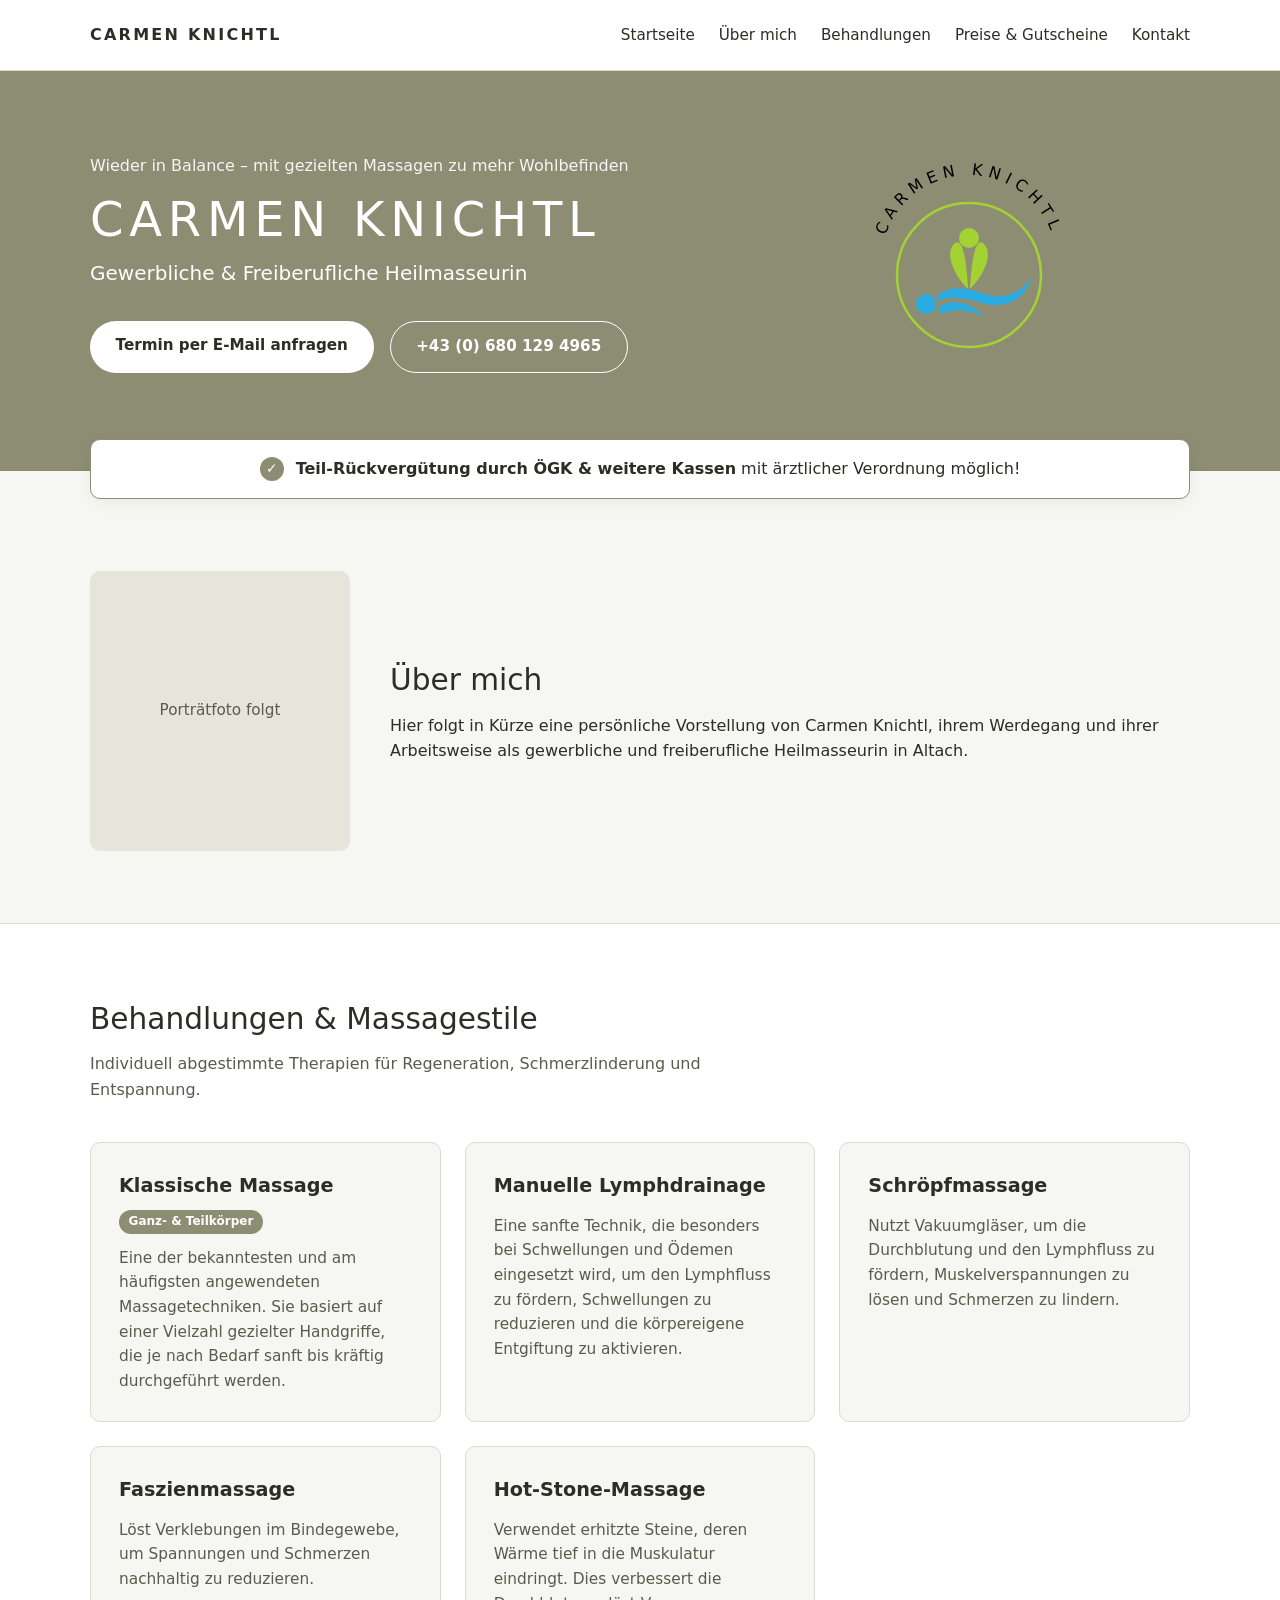
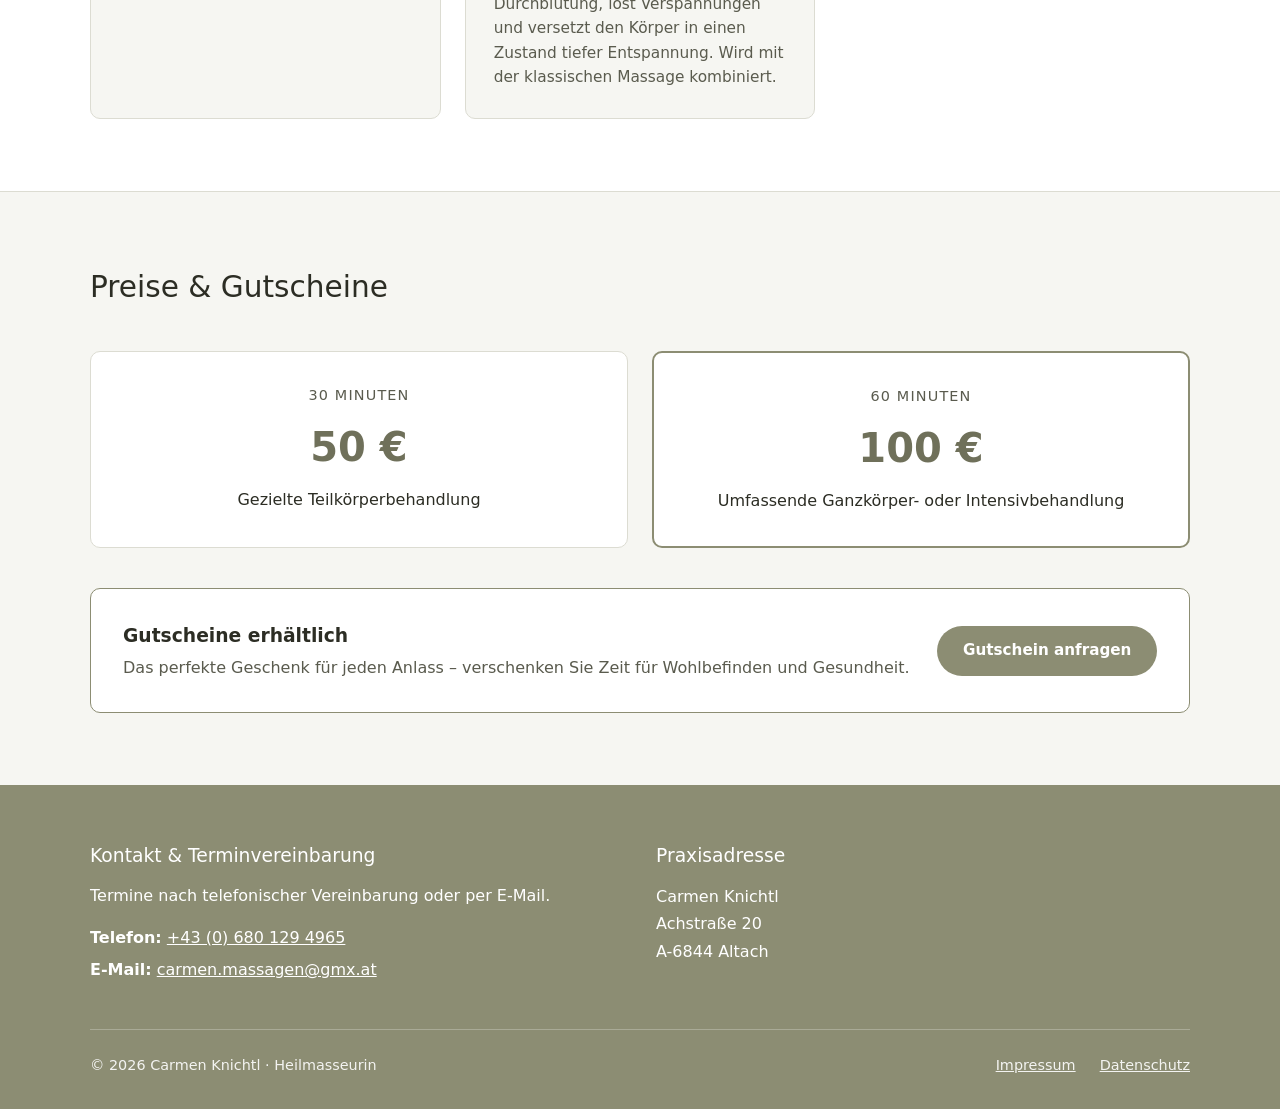
==== index.html @ 68d5bdc1 "Initial commit: Website Carmen Knichtl" ====
<!doctype html>
<html lang="de-AT">
  <head>
    <meta charset="UTF-8" />
    <meta name="viewport" content="width=device-width, initial-scale=1.0" />
    <title>
      Carmen Knichtl | Gewerbliche &amp; Freiberufliche Heilmasseurin in Altach
    </title>
    <meta
      name="description"
      content="Wieder in Balance – Heilmassage in Altach (Vorarlberg). Klassische Massage, Lymphdrainage, Schröpf-, Faszien- &amp; Hot-Stone-Massage. Teil-Rückvergütung durch ÖGK &amp; Kassen."
    />
    <link rel="stylesheet" href="css/style.css" />
    <link rel="icon" type="image/svg+xml" href="assets/img/logo.svg" />
  </head>
  <body>
    <!-- Navigation -->
    <header class="site-header">
      <div class="container header-inner">
        <a href="#start" class="logo-link">
          <!-- Falls Logo-Datei vorhanden, hier <img> einfügen -->
          <span class="logo-text">CARMEN KNICHTL</span>
        </a>
        <button
          class="nav-toggle"
          aria-label="Menü öffnen"
          aria-expanded="false"
        >
          ☰
        </button>
        <nav class="main-nav" id="main-nav">
          <a href="#start">Startseite</a>
          <a href="#ueber-mich">Über mich</a>
          <a href="#behandlungen">Behandlungen</a>
          <a href="#preise">Preise &amp; Gutscheine</a>
          <a href="#kontakt">Kontakt</a>
        </nav>
      </div>
    </header>

    <main>
      <!-- Hero -->
      <section id="start" class="hero">
        <div class="container hero-grid">
          <div class="hero-content">
            <p class="hero-kicker">
              Wieder in Balance – mit gezielten Massagen zu mehr Wohlbefinden
            </p>
            <h1>Carmen Knichtl</h1>
            <p class="hero-subtitle">
              Gewerbliche &amp; Freiberufliche Heilmasseurin
            </p>
            <div class="hero-actions">
              <a
                href="mailto:carmen.massagen@gmx.at?subject=Terminanfrage"
                class="btn btn-white"
                >Termin per E-Mail anfragen</a
              >
              <a href="tel:+436801294965" class="btn btn-outline"
                >+43 (0) 680 129 4965</a
              >
            </div>
          </div>
          <div class="hero-visual">
            <!-- Platzhalter für Logo oder Praxisfoto -->
            <div class="hero-visual">
              <img
                src="assets/img/logo.svg"
                alt="Carmen Knichtl Logo"
                width="240"
                height="240"
                style="color: #ffffff; margin: 0 auto; display: block"
              />
            </div>
          </div>
        </div>
      </section>

      <!-- Kassen-Banner -->
      <div class="container">
        <div class="info-banner">
          <span class="badge-check" aria-hidden="true">✓</span>
          <p>
            <strong>Teil-Rückvergütung durch ÖGK &amp; weitere Kassen</strong>
            mit ärztlicher Verordnung möglich!
          </p>
        </div>
      </div>

      <!-- Über mich (Platzhalter) -->
      <section id="ueber-mich" class="section">
        <div class="container about-grid">
          <div class="about-image">
            <div class="image-placeholder">Porträtfoto folgt</div>
          </div>
          <div class="about-text">
            <h2>Über mich</h2>
            <p>
              Hier folgt in Kürze eine persönliche Vorstellung von Carmen
              Knichtl, ihrem Werdegang und ihrer Arbeitsweise als gewerbliche
              und freiberufliche Heilmasseurin in Altach.
            </p>
          </div>
        </div>
      </section>

      <!-- Behandlungen -->
      <section id="behandlungen" class="section section-alt">
        <div class="container">
          <div class="section-header">
            <h2>Behandlungen &amp; Massagestile</h2>
            <p>
              Individuell abgestimmte Therapien für Regeneration,
              Schmerzlinderung und Entspannung.
            </p>
          </div>

          <div class="cards-grid">
            <article class="card">
              <h3>
                Klassische Massage
                <span class="tag">Ganz- &amp; Teilkörper</span>
              </h3>
              <p>
                Eine der bekanntesten und am häufigsten angewendeten
                Massagetechniken. Sie basiert auf einer Vielzahl gezielter
                Handgriffe, die je nach Bedarf sanft bis kräftig durchgeführt
                werden.
              </p>
            </article>

            <article class="card">
              <h3>Manuelle Lymphdrainage</h3>
              <p>
                Eine sanfte Technik, die besonders bei Schwellungen und Ödemen
                eingesetzt wird, um den Lymphfluss zu fördern, Schwellungen zu
                reduzieren und die körpereigene Entgiftung zu aktivieren.
              </p>
            </article>

            <article class="card">
              <h3>Schröpfmassage</h3>
              <p>
                Nutzt Vakuumgläser, um die Durchblutung und den Lymphfluss zu
                fördern, Muskelverspannungen zu lösen und Schmerzen zu lindern.
              </p>
            </article>

            <article class="card">
              <h3>Faszienmassage</h3>
              <p>
                Löst Verklebungen im Bindegewebe, um Spannungen und Schmerzen
                nachhaltig zu reduzieren.
              </p>
            </article>

            <article class="card">
              <h3>Hot-Stone-Massage</h3>
              <p>
                Verwendet erhitzte Steine, deren Wärme tief in die Muskulatur
                eindringt. Dies verbessert die Durchblutung, löst Verspannungen
                und versetzt den Körper in einen Zustand tiefer Entspannung.
                Wird mit der klassischen Massage kombiniert.
              </p>
            </article>
          </div>
        </div>
      </section>

      <!-- Preise & Gutscheine -->
      <section id="preise" class="section">
        <div class="container">
          <div class="section-header">
            <h2>Preise &amp; Gutscheine</h2>
          </div>

          <div class="pricing-grid">
            <div class="price-box">
              <span class="duration">30 Minuten</span>
              <strong class="price">50 €</strong>
              <p>Gezielte Teilkörperbehandlung</p>
            </div>
            <div class="price-box price-box-featured">
              <span class="duration">60 Minuten</span>
              <strong class="price">100 €</strong>
              <p>Umfassende Ganzkörper- oder Intensivbehandlung</p>
            </div>
          </div>

          <div class="voucher-banner">
            <div>
              <h3>Gutscheine erhältlich</h3>
              <p>
                Das perfekte Geschenk für jeden Anlass – verschenken Sie Zeit
                für Wohlbefinden und Gesundheit.
              </p>
            </div>
            <a href="#kontakt" class="btn btn-primary">Gutschein anfragen</a>
          </div>
        </div>
      </section>
    </main>

    <!-- Kontakt & Footer -->
    <footer id="kontakt" class="site-footer">
      <div class="container footer-grid">
        <div>
          <h3>Kontakt &amp; Terminvereinbarung</h3>
          <p>Termine nach telefonischer Vereinbarung oder per E-Mail.</p>
          <ul class="contact-list">
            <li>
              <strong>Telefon:</strong>
              <a href="tel:+436801294965">+43 (0) 680 129 4965</a>
            </li>
            <li>
              <strong>E-Mail:</strong>
              <a href="mailto:carmen.massagen@gmx.at">carmen.massagen@gmx.at</a>
            </li>
          </ul>
        </div>

        <div>
          <h3>Praxisadresse</h3>
          <address>
            Carmen Knichtl<br />
            Achstraße 20<br />
            A-6844 Altach
          </address>
        </div>
      </div>

      <div class="container footer-bottom">
        <p>&copy; <span id="year"></span> Carmen Knichtl · Heilmasseurin</p>
        <nav aria-label="Rechtliches">
          <a href="impressum.html">Impressum</a>
          <a href="datenschutz.html">Datenschutz</a>
        </nav>
      </div>
    </footer>

    <script src="js/main.js" defer></script>
  </body>
</html>
---- css/style.css ----
:root {
  --color-primary: #8c8d73;
  --color-primary-dark: #6f705a;
  --color-accent-green: #a4d233;
  --color-accent-blue: #29abe2;
  --color-bg-light: #f6f6f2;
  --color-white: #ffffff;
  --color-text: #2c2d24;
  --color-text-muted: #5a5b4e;
  --color-border: #dcdcd2;

  --font-sans:
    system-ui, -apple-system, "Segoe UI", Roboto, Helvetica, Arial, sans-serif;
  --max-width: 1100px;
  --radius: 10px;
}

* {
  box-sizing: border-box;
  margin: 0;
  padding: 0;
}

html {
  scroll-behavior: smooth;
}

body {
  font-family: var(--font-sans);
  color: var(--color-text);
  background-color: var(--color-bg-light);
  line-height: 1.6;
}

.container {
  width: 92%;
  max-width: var(--max-width);
  margin: 0 auto;
}

/* Header */
.site-header {
  background: var(--color-white);
  border-bottom: 1px solid var(--color-border);
  position: sticky;
  top: 0;
  z-index: 100;
}

.header-inner {
  display: flex;
  align-items: center;
  justify-content: space-between;
  height: 70px;
}

.logo-link {
  text-decoration: none;
  color: var(--color-text);
  font-weight: 600;
  letter-spacing: 0.14em;
  font-size: 1rem;
}

.main-nav {
  display: flex;
  gap: 1.5rem;
}

.main-nav a {
  text-decoration: none;
  color: var(--color-text);
  font-size: 0.95rem;
  font-weight: 500;
  transition: color 0.2s;
}

.main-nav a:hover {
  color: var(--color-primary-dark);
}

.nav-toggle {
  display: none;
  background: none;
  border: none;
  font-size: 1.6rem;
  cursor: pointer;
  color: var(--color-text);
}

/* Hero */
.hero {
  background-color: var(--color-primary);
  color: var(--color-white);
  padding: 4.5rem 0 5.5rem;
}

.hero-grid {
  display: grid;
  grid-template-columns: 1.4fr 1fr;
  gap: 2.5rem;
  align-items: center;
}

.hero-kicker {
  font-size: 1rem;
  opacity: 0.92;
  margin-bottom: 0.75rem;
}

.hero h1 {
  font-size: clamp(2rem, 4vw, 3rem);
  font-weight: 400;
  letter-spacing: 0.12em;
  text-transform: uppercase;
  line-height: 1.2;
  margin-bottom: 0.5rem;
}

.hero-subtitle {
  font-size: 1.25rem;
  font-weight: 300;
  margin-bottom: 2rem;
}

.hero-actions {
  display: flex;
  flex-wrap: wrap;
  gap: 1rem;
}

.hero-badge {
  border: 1px solid rgba(255, 255, 255, 0.45);
  border-radius: 50%;
  width: 230px;
  height: 230px;
  margin: 0 auto;
  display: flex;
  flex-direction: column;
  align-items: center;
  justify-content: center;
  text-align: center;
  padding: 1.5rem;
}

.hero-badge span {
  font-size: 1.2rem;
  letter-spacing: 0.08em;
  text-transform: uppercase;
}

.hero-badge small {
  margin-top: 0.4rem;
  opacity: 0.85;
}

/* Buttons */
.btn {
  display: inline-block;
  padding: 0.8rem 1.6rem;
  border-radius: 999px;
  text-decoration: none;
  font-weight: 600;
  font-size: 0.95rem;
  transition: all 0.2s;
}

.btn-white {
  background: var(--color-white);
  color: var(--color-text);
}

.btn-white:hover {
  background: var(--color-bg-light);
}

.btn-outline {
  border: 1px solid var(--color-white);
  color: var(--color-white);
}

.btn-outline:hover {
  background: rgba(255, 255, 255, 0.12);
}

.btn-primary {
  background: var(--color-primary);
  color: var(--color-white);
}

.btn-primary:hover {
  background: var(--color-primary-dark);
}

/* Kassen-Banner */
.info-banner {
  background: var(--color-white);
  border: 1px solid var(--color-primary);
  border-radius: var(--radius);
  padding: 1rem 1.5rem;
  margin-top: -2rem;
  display: flex;
  align-items: center;
  justify-content: center;
  gap: 0.75rem;
  box-shadow: 0 4px 16px rgba(0, 0, 0, 0.05);
}

.badge-check {
  background: var(--color-primary);
  color: var(--color-white);
  width: 24px;
  height: 24px;
  border-radius: 50%;
  display: inline-flex;
  align-items: center;
  justify-content: center;
  font-size: 0.85rem;
  flex-shrink: 0;
}

/* Sections */
.section {
  padding: 4.5rem 0;
}

.section-alt {
  background: var(--color-white);
  border-top: 1px solid var(--color-border);
  border-bottom: 1px solid var(--color-border);
}

.section-header {
  max-width: 650px;
  margin-bottom: 2.5rem;
}

.section-header h2,
.about-text h2 {
  font-size: 1.85rem;
  font-weight: 500;
  margin-bottom: 0.5rem;
  color: var(--color-text);
}

.section-header p {
  color: var(--color-text-muted);
}

/* Über mich */
.about-grid {
  display: grid;
  grid-template-columns: 260px 1fr;
  gap: 2.5rem;
  align-items: center;
}

.image-placeholder {
  background: #e5e5dc;
  color: var(--color-text-muted);
  height: 280px;
  border-radius: var(--radius);
  display: flex;
  align-items: center;
  justify-content: center;
  font-size: 0.95rem;
}

/* Behandlungen */
.cards-grid {
  display: grid;
  grid-template-columns: repeat(auto-fit, minmax(300px, 1fr));
  gap: 1.5rem;
}

.card {
  background: var(--color-bg-light);
  border: 1px solid var(--color-border);
  border-radius: var(--radius);
  padding: 1.75rem;
}

.card h3 {
  font-size: 1.2rem;
  margin-bottom: 0.75rem;
  color: var(--color-text);
  display: flex;
  flex-wrap: wrap;
  align-items: center;
  gap: 0.5rem;
}

.tag {
  font-size: 0.75rem;
  font-weight: 600;
  background: var(--color-primary);
  color: var(--color-white);
  padding: 0.15rem 0.6rem;
  border-radius: 999px;
}

.card p {
  color: var(--color-text-muted);
  font-size: 0.96rem;
}

/* Preise & Gutscheine */
.pricing-grid {
  display: grid;
  grid-template-columns: repeat(auto-fit, minmax(260px, 1fr));
  gap: 1.5rem;
  margin-bottom: 2.5rem;
}

.price-box {
  background: var(--color-white);
  border: 1px solid var(--color-border);
  border-radius: var(--radius);
  padding: 2rem;
  text-align: center;
}

.price-box-featured {
  border: 2px solid var(--color-primary);
}

.duration {
  display: block;
  text-transform: uppercase;
  letter-spacing: 0.08em;
  font-size: 0.9rem;
  color: var(--color-text-muted);
}

.price {
  display: block;
  font-size: 2.5rem;
  color: var(--color-primary-dark);
  margin: 0.5rem 0;
}

.voucher-banner {
  background: var(--color-white);
  border: 1px solid var(--color-primary);
  border-radius: var(--radius);
  padding: 2rem;
  display: flex;
  flex-wrap: wrap;
  align-items: center;
  justify-content: space-between;
  gap: 1.5rem;
}

.voucher-banner h3 {
  margin-bottom: 0.25rem;
}

.voucher-banner p {
  color: var(--color-text-muted);
}

/* Footer */
.site-footer {
  background: var(--color-primary);
  color: var(--color-white);
  padding: 3.5rem 0 2rem;
}

.footer-grid {
  display: grid;
  grid-template-columns: repeat(auto-fit, minmax(260px, 1fr));
  gap: 2rem;
  padding-bottom: 2.5rem;
  border-bottom: 1px solid rgba(255, 255, 255, 0.25);
}

.site-footer h3 {
  font-weight: 500;
  margin-bottom: 0.75rem;
}

.contact-list {
  list-style: none;
  margin-top: 1rem;
}

.contact-list li {
  margin-bottom: 0.4rem;
}

.site-footer a {
  color: var(--color-white);
  text-decoration: underline;
}

address {
  font-style: normal;
  line-height: 1.7;
}

.footer-bottom {
  padding-top: 1.5rem;
  display: flex;
  flex-wrap: wrap;
  justify-content: space-between;
  gap: 1rem;
  font-size: 0.9rem;
  opacity: 0.9;
}

.footer-bottom nav {
  display: flex;
  gap: 1.5rem;
}

/* Responsive */
@media (max-width: 768px) {
  .nav-toggle {
    display: block;
  }

  .main-nav {
    display: none;
    position: absolute;
    top: 70px;
    left: 0;
    right: 0;
    background: var(--color-white);
    flex-direction: column;
    padding: 1.25rem 4%;
    border-bottom: 1px solid var(--color-border);
  }

  .main-nav.open {
    display: flex;
  }

  .hero-grid,
  .about-grid {
    grid-template-columns: 1fr;
  }

  .hero-badge {
    width: 180px;
    height: 180px;
  }
}
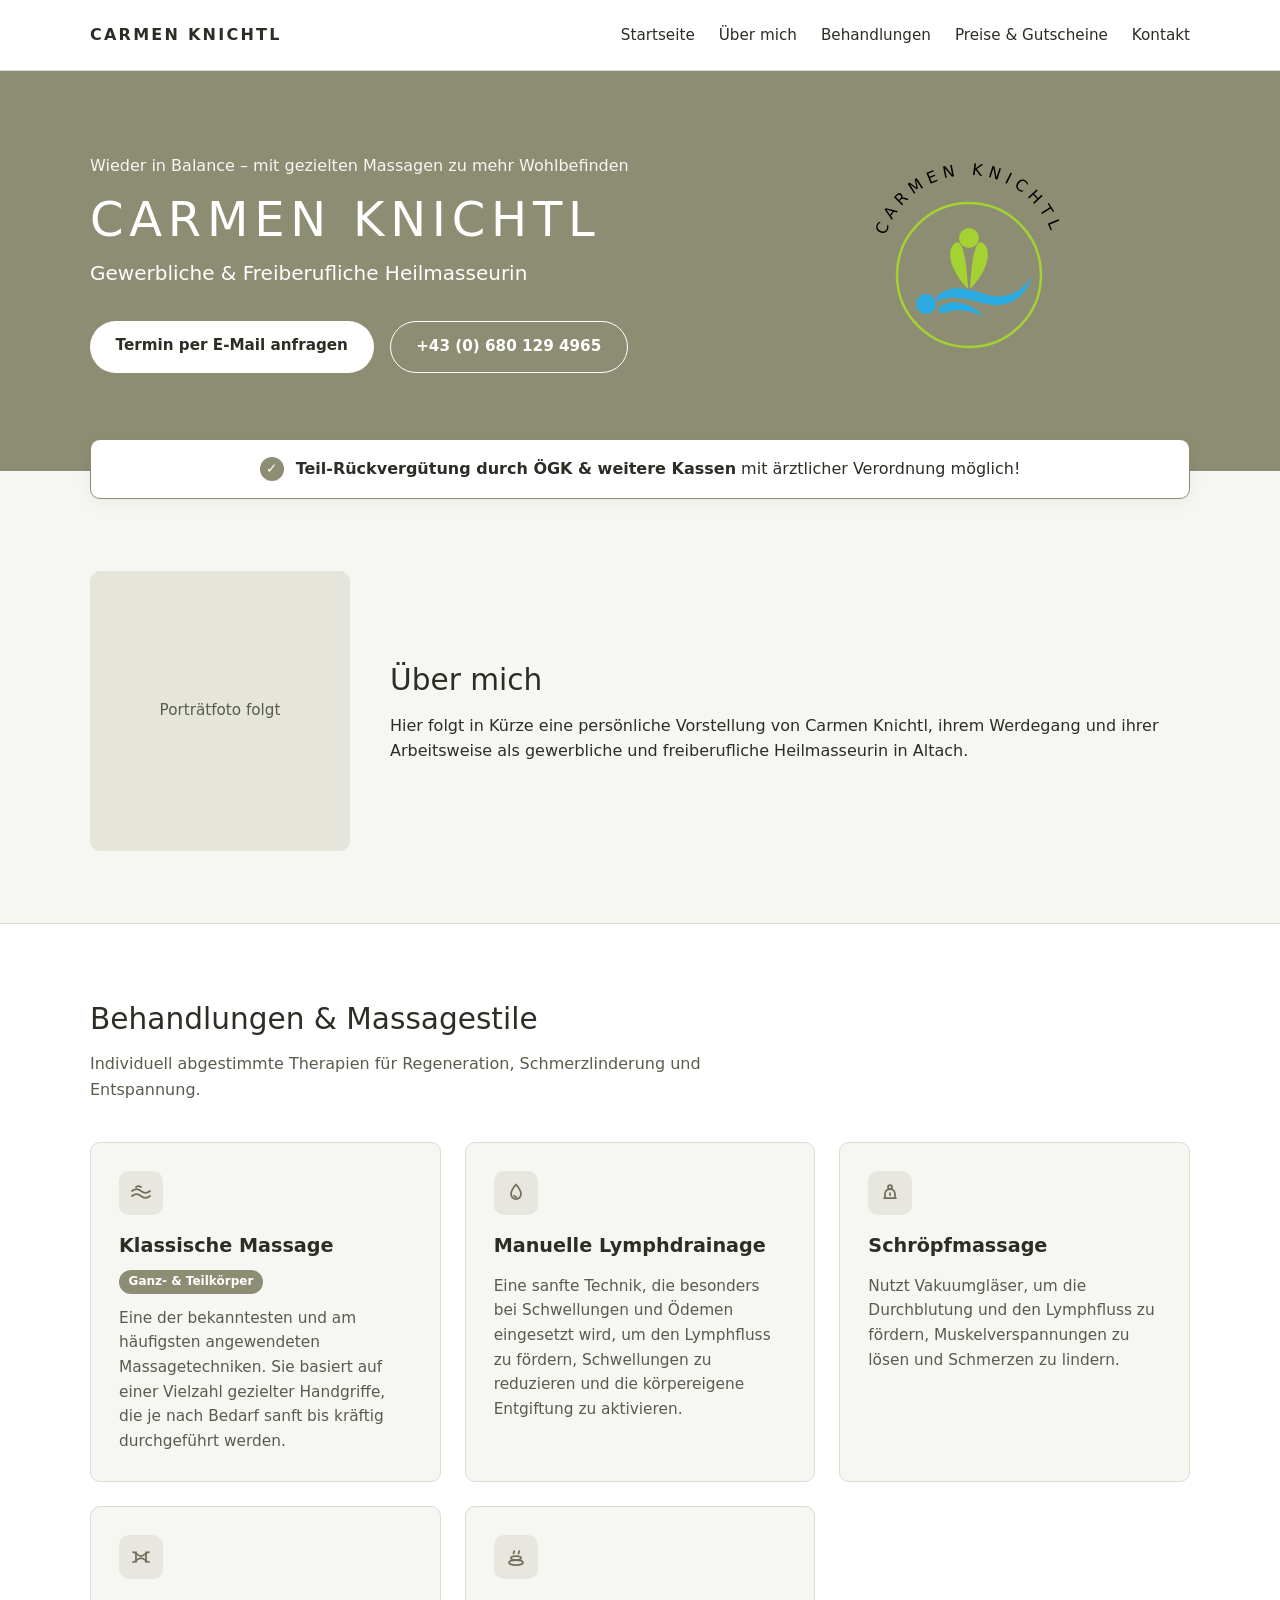
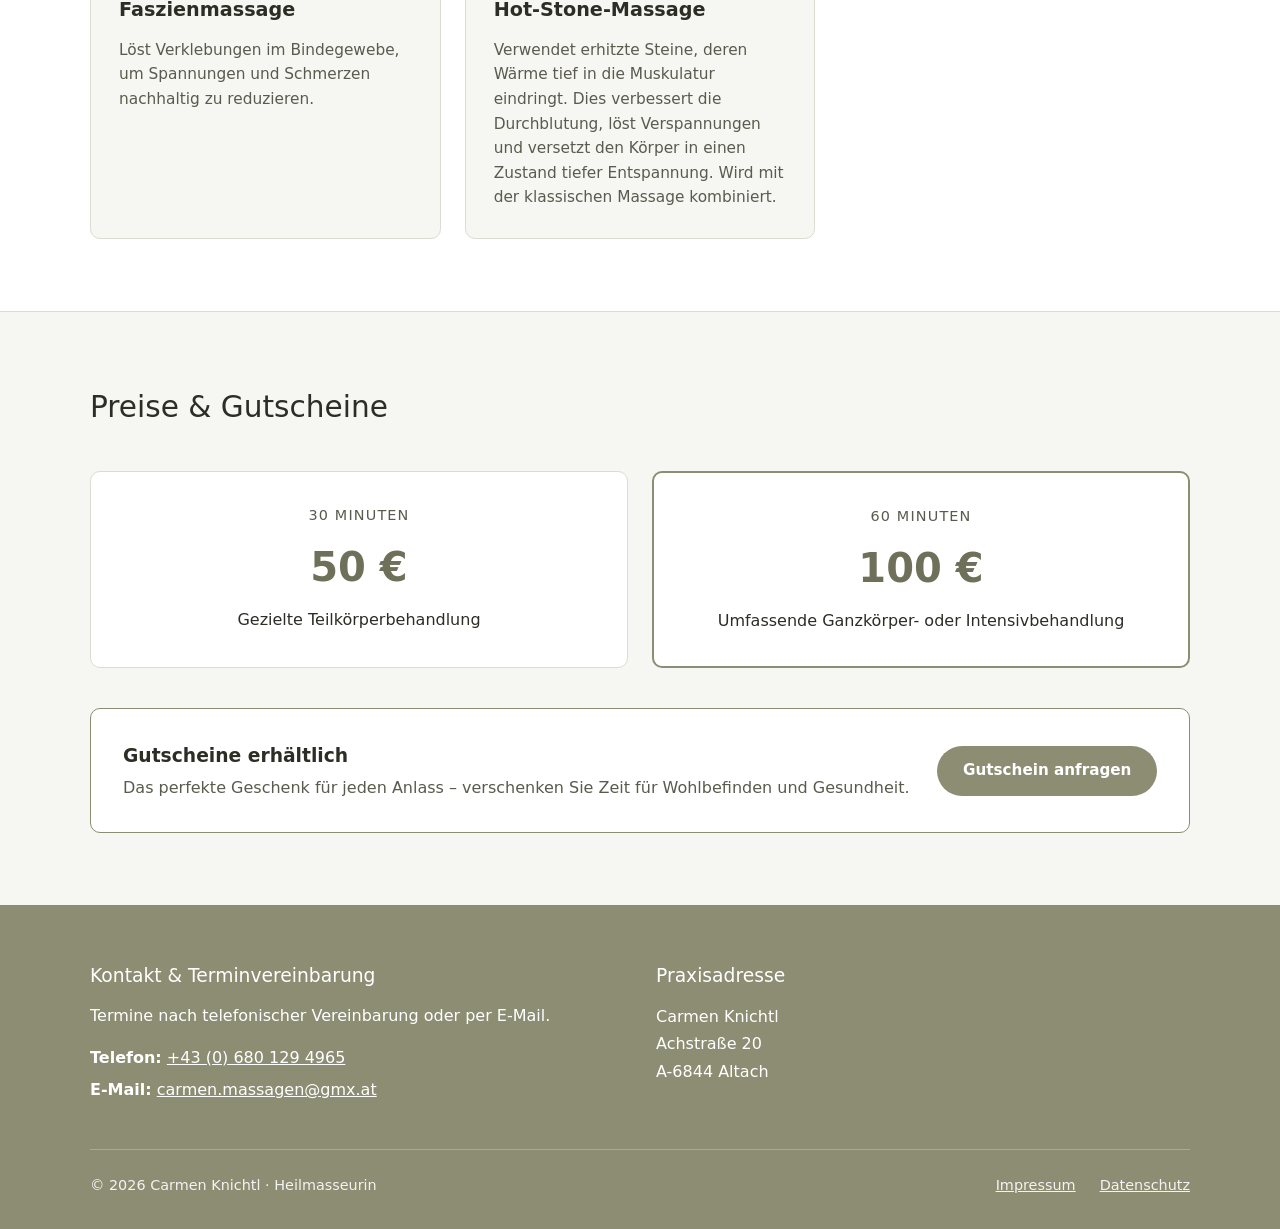
==== commit 9a7351e8: "added svg icons" ====
--- a/index.html
+++ b/index.html
@@ -117,6 +117,13 @@
 
           <div class="cards-grid">
             <article class="card">
+              <div class="card-icon" aria-hidden="true">
+                <svg viewBox="0 0 24 24">
+                  <path d="M3 10c3-2.5 6-2.5 9 0s6 2.5 9 0" />
+                  <path d="M3 15c3-2.5 6-2.5 9 0s6 2.5 9 0" />
+                  <path d="M7 6c1.5-1 3.5-1 5 0" />
+                </svg>
+              </div>
               <h3>
                 Klassische Massage
                 <span class="tag">Ganz- &amp; Teilkörper</span>
@@ -130,6 +137,14 @@
             </article>
 
             <article class="card">
+              <div class="card-icon" aria-hidden="true">
+                <svg viewBox="0 0 24 24">
+                  <path
+                    d="M12 3.5C12 3.5 7 9.2 7 13a5 5 0 0 0 10 0c0-3.8-5-9.5-5-9.5z"
+                  />
+                  <path d="M10 14.5a2.5 2.5 0 0 0 2.5 1.5" />
+                </svg>
+              </div>
               <h3>Manuelle Lymphdrainage</h3>
               <p>
                 Eine sanfte Technik, die besonders bei Schwellungen und Ödemen
@@ -139,6 +154,14 @@
             </article>
 
             <article class="card">
+              <div class="card-icon" aria-hidden="true">
+                <svg viewBox="0 0 24 24">
+                  <path d="M6 17h12" />
+                  <path d="M7 17v-4a5 5 0 0 1 10 0v4" />
+                  <circle cx="12" cy="6" r="2" />
+                  <path d="M12 14v-2" />
+                </svg>
+              </div>
               <h3>Schröpfmassage</h3>
               <p>
                 Nutzt Vakuumgläser, um die Durchblutung und den Lymphfluss zu
@@ -147,6 +170,13 @@
             </article>
 
             <article class="card">
+              <div class="card-icon" aria-hidden="true">
+                <svg viewBox="0 0 24 24">
+                  <path d="M4 7c4 0 4 4 8 4s4-4 8-4" />
+                  <path d="M4 17c4 0 4-4 8-4s4 4 8 4" />
+                  <path d="M7 7v10M17 7v10" />
+                </svg>
+              </div>
               <h3>Faszienmassage</h3>
               <p>
                 Löst Verklebungen im Bindegewebe, um Spannungen und Schmerzen
@@ -155,6 +185,15 @@
             </article>
 
             <article class="card">
+              <div class="card-icon" aria-hidden="true">
+                <svg viewBox="0 0 24 24">
+                  <ellipse cx="12" cy="17.5" rx="7" ry="2.5" />
+                  <ellipse cx="12" cy="13" rx="5" ry="2" />
+                  <path
+                    d="M9.5 8.5c0-1 .8-1.5.8-2.5M14.5 8.5c0-1 .8-1.5.8-2.5"
+                  />
+                </svg>
+              </div>
               <h3>Hot-Stone-Massage</h3>
               <p>
                 Verwendet erhitzte Steine, deren Wärme tief in die Muskulatur
--- a/css/style.css
+++ b/css/style.css
@@ -302,6 +302,28 @@
 .card p {
   color: var(--color-text-muted);
   font-size: 0.96rem;
+}
+
+.card-icon {
+  width: 44px;
+  height: 44px;
+  border-radius: 10px;
+  background-color: rgba(140, 141, 115, 0.14);
+  color: var(--color-primary-dark);
+  display: inline-flex;
+  align-items: center;
+  justify-content: center;
+  margin-bottom: 1rem;
+}
+
+.card-icon svg {
+  width: 24px;
+  height: 24px;
+  stroke: currentColor;
+  fill: none;
+  stroke-width: 1.75;
+  stroke-linecap: round;
+  stroke-linejoin: round;
 }
 
 /* Preise & Gutscheine */
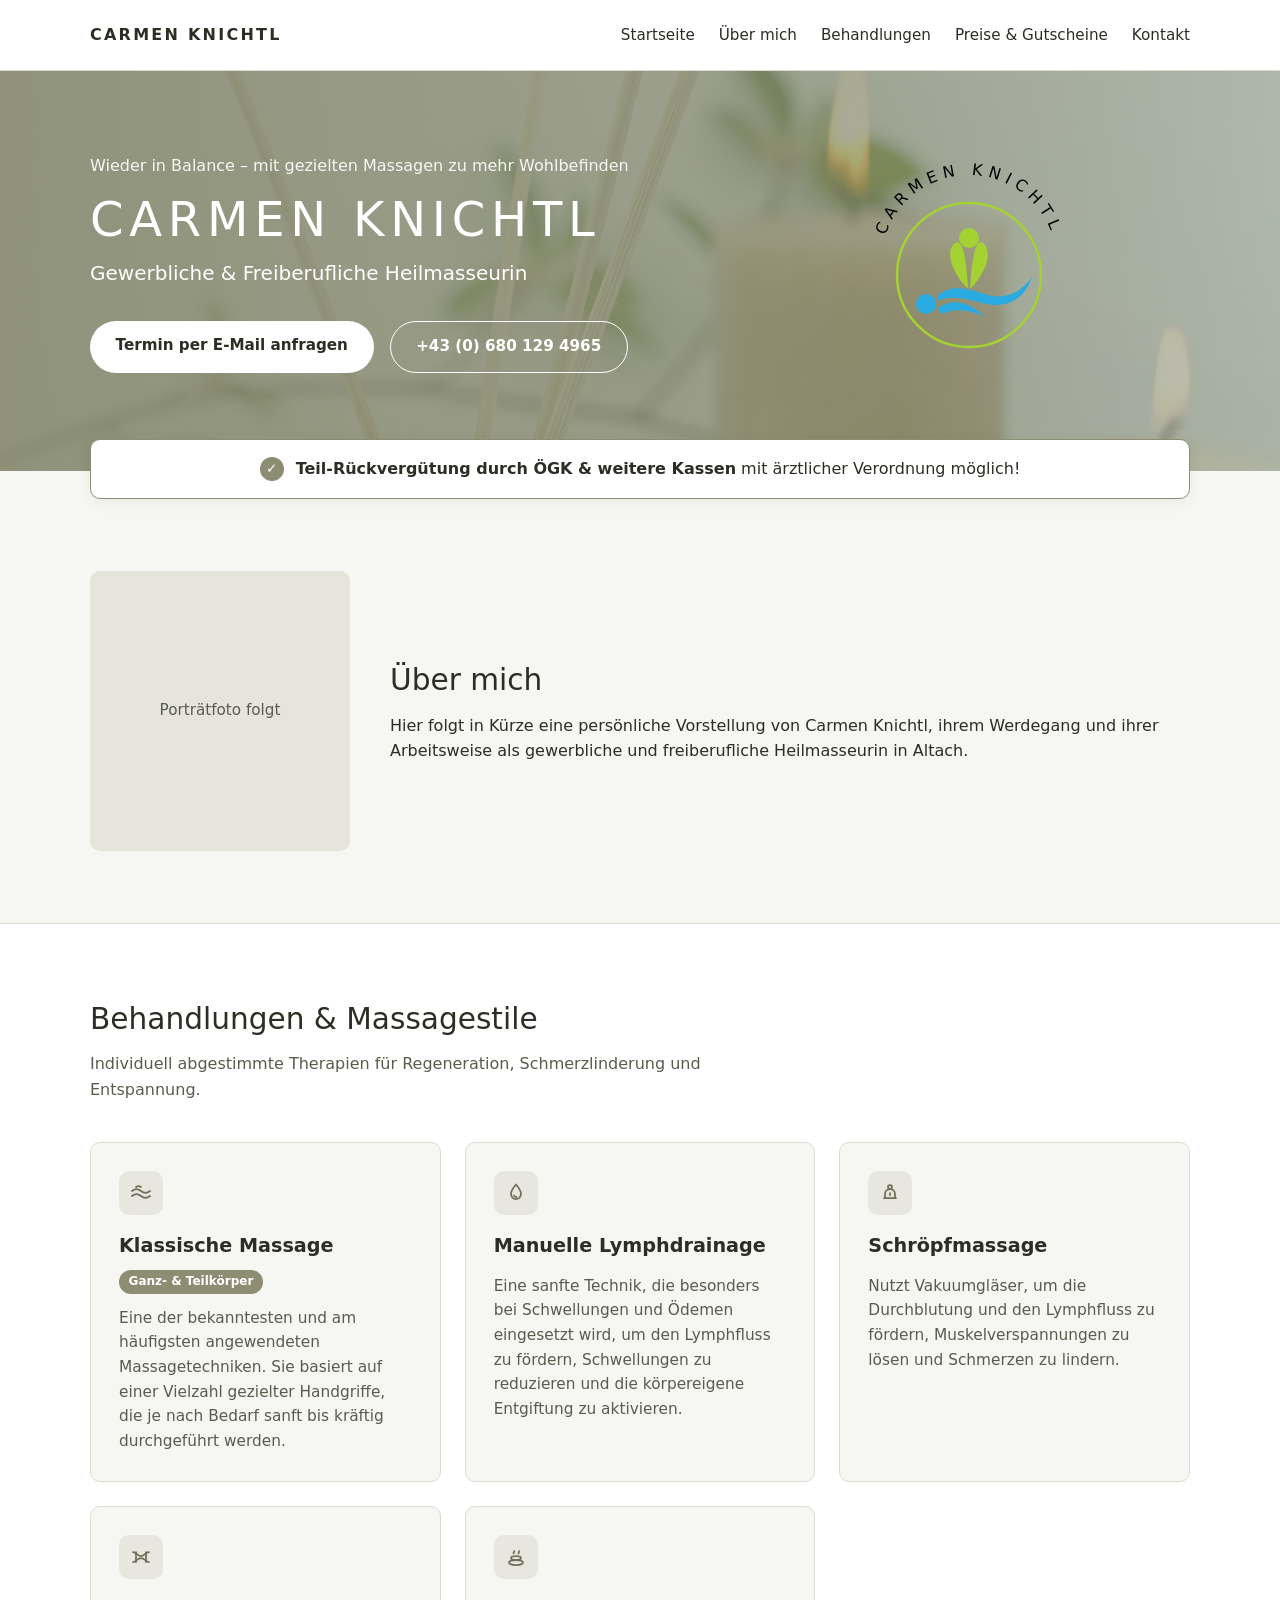
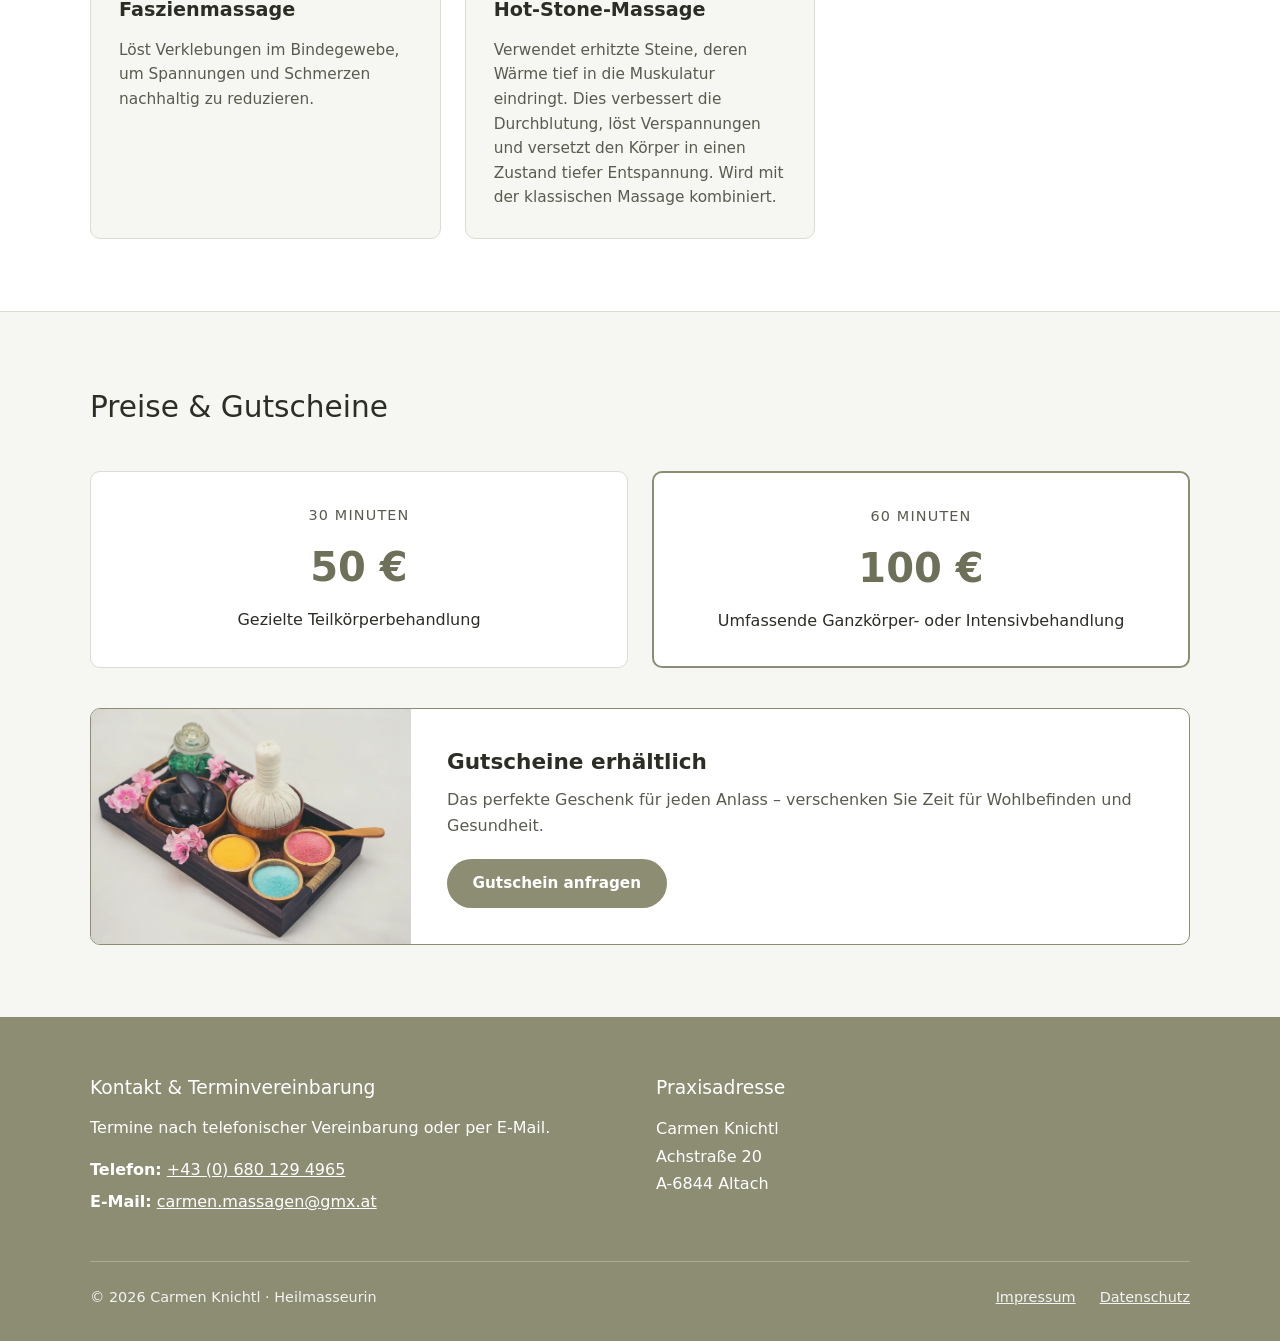
==== commit f86e0310: "added img" ====
--- a/index.html
+++ b/index.html
@@ -227,14 +227,25 @@
           </div>
 
           <div class="voucher-banner">
-            <div>
+            <div class="voucher-image">
+              <img
+                src="assets/img/gutschein.webp"
+                alt="Entspannende Massage-Atmosphäre mit warmen Steinen und Leinen"
+                loading="lazy"
+              />
+            </div>
+            <div class="voucher-content">
               <h3>Gutscheine erhältlich</h3>
               <p>
                 Das perfekte Geschenk für jeden Anlass – verschenken Sie Zeit
                 für Wohlbefinden und Gesundheit.
               </p>
-            </div>
-            <a href="#kontakt" class="btn btn-primary">Gutschein anfragen</a>
+              <a
+                href="mailto:carmen.massagen@gmx.at?subject=Gutschein-Anfrage"
+                class="btn btn-primary"
+                >Gutschein anfragen</a
+              >
+            </div>
           </div>
         </div>
       </section>
--- a/css/style.css
+++ b/css/style.css
@@ -90,7 +90,14 @@
 
 /* Hero */
 .hero {
-  background-color: var(--color-primary);
+  background:
+    linear-gradient(
+      90deg,
+      rgba(140, 141, 115, 0.94) 0%,
+      rgba(140, 141, 115, 0.78) 60%,
+      rgba(140, 141, 115, 0.55) 100%
+    ),
+    url("../assets/img/raum2.webp") center/cover no-repeat;
   color: var(--color-white);
   padding: 4.5rem 0 5.5rem;
 }
@@ -365,20 +372,44 @@
   background: var(--color-white);
   border: 1px solid var(--color-primary);
   border-radius: var(--radius);
-  padding: 2rem;
-  display: flex;
-  flex-wrap: wrap;
-  align-items: center;
-  justify-content: space-between;
-  gap: 1.5rem;
-}
-
-.voucher-banner h3 {
-  margin-bottom: 0.25rem;
-}
-
-.voucher-banner p {
+  overflow: hidden;
+  display: grid;
+  grid-template-columns: 320px 1fr;
+}
+
+.voucher-image img {
+  width: 100%;
+  height: 100%;
+  object-fit: cover;
+  display: block;
+}
+
+.voucher-content {
+  padding: 2.25rem;
+  display: flex;
+  flex-direction: column;
+  align-items: flex-start;
+  justify-content: center;
+}
+
+.voucher-content h3 {
+  font-size: 1.35rem;
+  margin-bottom: 0.5rem;
+}
+
+.voucher-content p {
   color: var(--color-text-muted);
+  margin-bottom: 1.25rem;
+}
+
+@media (max-width: 768px) {
+  .voucher-banner {
+    grid-template-columns: 1fr;
+  }
+
+  .voucher-image {
+    height: 200px;
+  }
 }
 
 /* Footer */
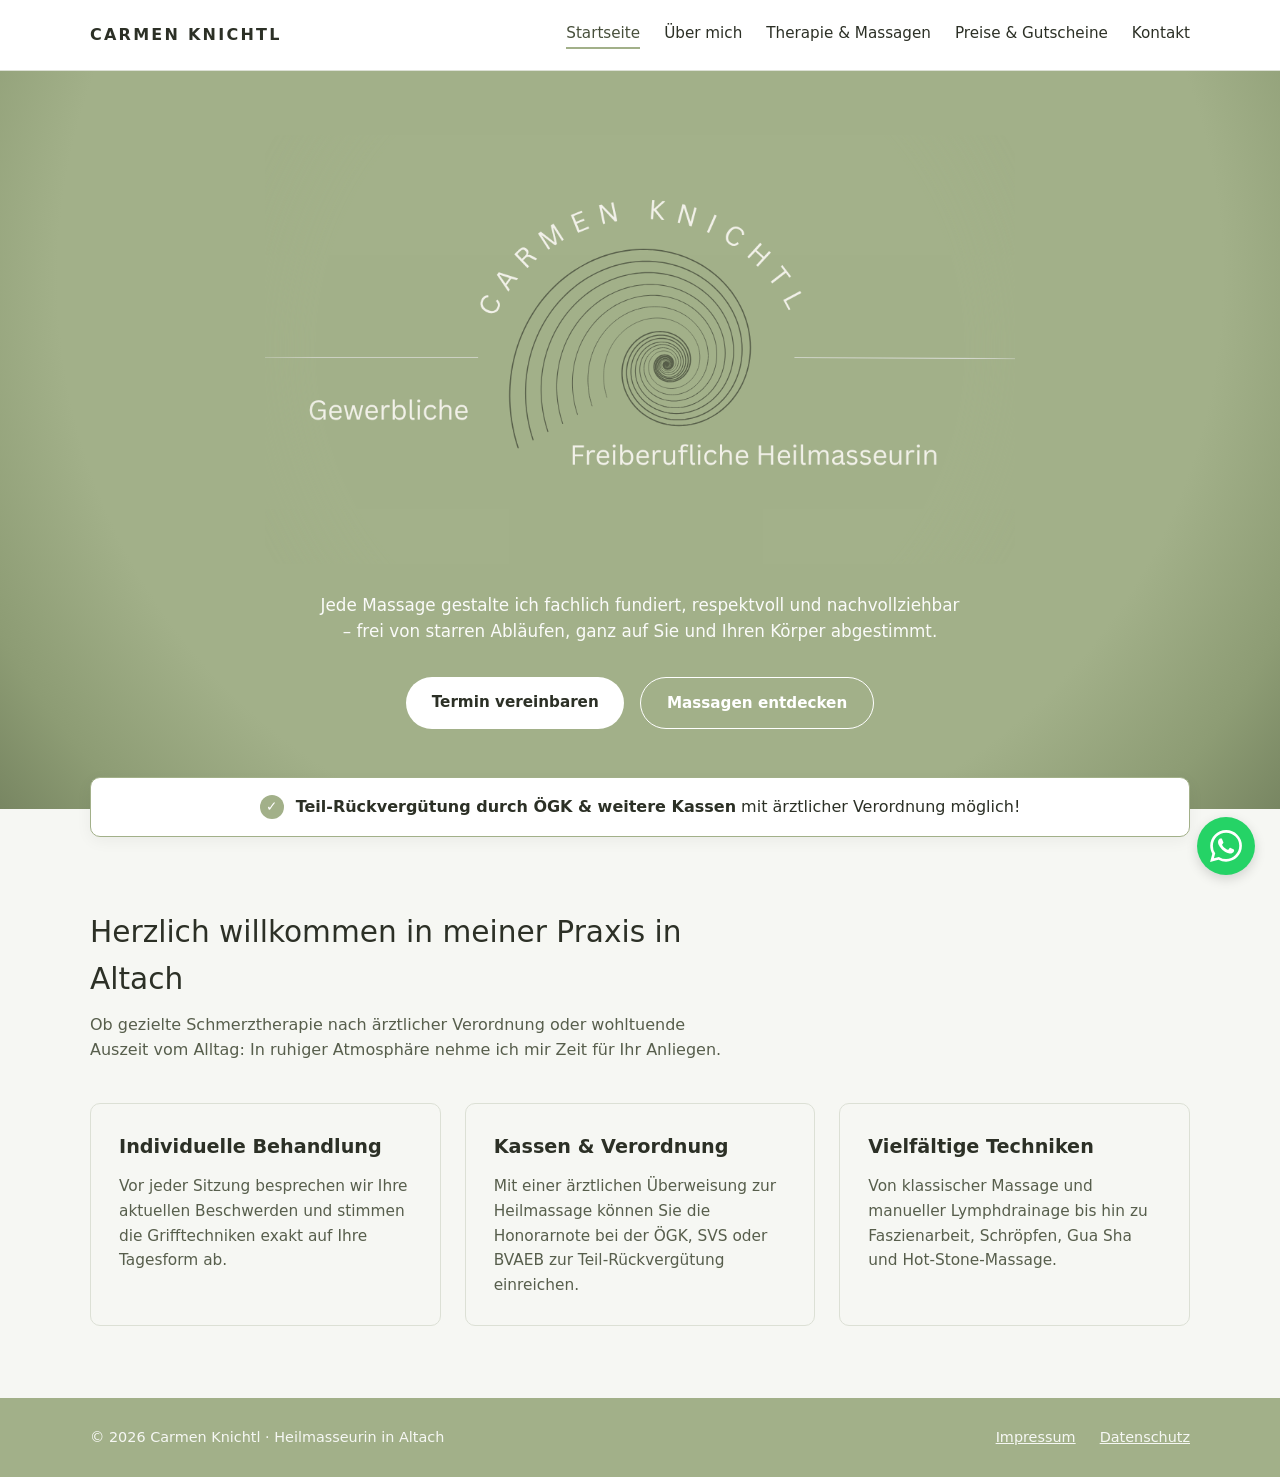
==== commit ab615e52: "design changes" ====
--- a/index.html
+++ b/index.html
@@ -8,17 +8,16 @@
     </title>
     <meta
       name="description"
-      content="Wieder in Balance – Heilmassage in Altach (Vorarlberg). Klassische Massage, Lymphdrainage, Schröpf-, Faszien- &amp; Hot-Stone-Massage. Teil-Rückvergütung durch ÖGK &amp; Kassen."
+      content="Heilmassage in Altach (Vorarlberg) – Carmen Knichtl. Klassische Massage, Lymphdrainage, Schröpfen, Faszien-, Fußreflexzonen-, Gua Sha &amp; Hot-Stone-Massage. Teil-Rückvergütung durch ÖGK &amp; Kassen."
     />
     <link rel="stylesheet" href="css/style.css" />
-    <link rel="icon" type="image/svg+xml" href="assets/img/logo.svg" />
+    <link rel="icon" type="image/png" href="assets/img/logo.png" />
   </head>
   <body>
     <!-- Navigation -->
     <header class="site-header">
       <div class="container header-inner">
-        <a href="#start" class="logo-link">
-          <!-- Falls Logo-Datei vorhanden, hier <img> einfügen -->
+        <a href="#start" class="logo-link" data-tab="start">
           <span class="logo-text">CARMEN KNICHTL</span>
         </a>
         <button
@@ -29,9 +28,9 @@
           ☰
         </button>
         <nav class="main-nav" id="main-nav">
-          <a href="#start">Startseite</a>
+          <a href="#start" class="active">Startseite</a>
           <a href="#ueber-mich">Über mich</a>
-          <a href="#behandlungen">Behandlungen</a>
+          <a href="#behandlungen">Therapie &amp; Massagen</a>
           <a href="#preise">Preise &amp; Gutscheine</a>
           <a href="#kontakt">Kontakt</a>
         </nav>
@@ -39,73 +38,165 @@
     </header>
 
     <main>
-      <!-- Hero -->
-      <section id="start" class="hero">
-        <div class="container hero-grid">
-          <div class="hero-content">
-            <p class="hero-kicker">
-              Wieder in Balance – mit gezielten Massagen zu mehr Wohlbefinden
-            </p>
-            <h1>Carmen Knichtl</h1>
-            <p class="hero-subtitle">
-              Gewerbliche &amp; Freiberufliche Heilmasseurin
-            </p>
+      <!-- 1. STARTSEITE -->
+      <div id="start" class="content-section is-active">
+        <section class="hero hero-centered">
+          <div class="container hero-container-centered">
+            <!-- Großes, zentriertes Logo -->
+            <div class="hero-logo-wrapper">
+              <img
+                src="assets/img/logo.png"
+                alt="Carmen Knichtl - Gewerbliche &amp; Freiberufliche Heilmasseurin"
+                class="hero-logo-img"
+              />
+            </div>
+
+            <p class="hero-kicker-centered">
+              Jede Massage gestalte ich fachlich fundiert, respektvoll und
+              nachvollziehbar – frei von starren Abläufen, ganz auf Sie und
+              Ihren Körper abgestimmt.
+            </p>
+
             <div class="hero-actions">
+              <a href="#kontakt" class="btn btn-white" data-tab="kontakt"
+                >Termin vereinbaren</a
+              >
               <a
-                href="mailto:carmen.massagen@gmx.at?subject=Terminanfrage"
-                class="btn btn-white"
-                >Termin per E-Mail anfragen</a
+                href="#behandlungen"
+                class="btn btn-outline"
+                data-tab="behandlungen"
+                >Massagen entdecken</a
               >
-              <a href="tel:+436801294965" class="btn btn-outline"
-                >+43 (0) 680 129 4965</a
-              >
-            </div>
-          </div>
-          <div class="hero-visual">
-            <!-- Platzhalter für Logo oder Praxisfoto -->
-            <div class="hero-visual">
-              <img
-                src="assets/img/logo.svg"
-                alt="Carmen Knichtl Logo"
-                width="240"
-                height="240"
-                style="color: #ffffff; margin: 0 auto; display: block"
-              />
-            </div>
+            </div>
+          </div>
+        </section>
+
+        <!-- Kassen-Banner -->
+        <div class="container">
+          <div class="info-banner">
+            <span class="badge-check" aria-hidden="true">✓</span>
+            <p>
+              <strong>Teil-Rückvergütung durch ÖGK &amp; weitere Kassen</strong>
+              mit ärztlicher Verordnung möglich!
+            </p>
           </div>
         </div>
-      </section>
-
-      <!-- Kassen-Banner -->
-      <div class="container">
-        <div class="info-banner">
-          <span class="badge-check" aria-hidden="true">✓</span>
-          <p>
-            <strong>Teil-Rückvergütung durch ÖGK &amp; weitere Kassen</strong>
-            mit ärztlicher Verordnung möglich!
-          </p>
-        </div>
+
+        <!-- Startseiten-Inhalt (Einführung & Überblick) -->
+        <section class="section">
+          <div class="container">
+            <div class="section-header">
+              <h2>Herzlich willkommen in meiner Praxis in Altach</h2>
+              <p>
+                Ob gezielte Schmerztherapie nach ärztlicher Verordnung oder
+                wohltuende Auszeit vom Alltag: In ruhiger Atmosphäre nehme ich
+                mir Zeit für Ihr Anliegen.
+              </p>
+            </div>
+
+            <div class="cards-grid">
+              <article class="card">
+                <h3>Individuelle Behandlung</h3>
+                <p>
+                  Vor jeder Sitzung besprechen wir Ihre aktuellen Beschwerden
+                  und stimmen die Grifftechniken exakt auf Ihre Tagesform ab.
+                </p>
+              </article>
+
+              <article class="card">
+                <h3>Kassen &amp; Verordnung</h3>
+                <p>
+                  Mit einer ärztlichen Überweisung zur Heilmassage können Sie
+                  die Honorarnote bei der ÖGK, SVS oder BVAEB zur
+                  Teil-Rückvergütung einreichen.
+                </p>
+              </article>
+
+              <article class="card">
+                <h3>Vielfältige Techniken</h3>
+                <p>
+                  Von klassischer Massage und manueller Lymphdrainage bis hin zu
+                  Faszienarbeit, Schröpfen, Gua Sha und Hot-Stone-Massage.
+                </p>
+              </article>
+            </div>
+          </div>
+        </section>
       </div>
 
-      <!-- Über mich (Platzhalter) -->
-      <section id="ueber-mich" class="section">
+      <!-- 2. ÜBER MICH -->
+      <section id="ueber-mich" class="section content-section">
         <div class="container about-grid">
           <div class="about-image">
             <div class="image-placeholder">Porträtfoto folgt</div>
           </div>
           <div class="about-text">
             <h2>Über mich</h2>
+            <p class="lead-text">
+              <strong
+                >Carmen Knichtl – Heilmasseurin sowie medizinische und
+                gewerbliche Masseurin.</strong
+              >
+            </p>
             <p>
-              Hier folgt in Kürze eine persönliche Vorstellung von Carmen
-              Knichtl, ihrem Werdegang und ihrer Arbeitsweise als gewerbliche
-              und freiberufliche Heilmasseurin in Altach.
-            </p>
+              Meine fundierte Ausbildung habe ich in Salzburg, in Vorarlberg
+              sowie an der renommierten Schloss-Schule in der Steiermark
+              absolviert. Durch meine langjährige praktische Erfahrung mit
+              Patienten und Kunden bringe ich heute ein sicheres Gespür und viel
+              Ruhe in meine Behandlungen mit.
+            </p>
+            <p>
+              Ich arbeite gemeinsam mit Ihnen zielorientiert, um Ihre
+              Beschwerden nachhaltig zu lindern und Ihr Wohlbefinden zu
+              steigern.
+            </p>
+
+            <h3 class="about-list-title">
+              Meine Qualifikationen &amp; Werte auf einen Blick:
+            </h3>
+            <ul class="about-list">
+              <li>
+                <span class="check-icon" aria-hidden="true">✓</span>
+                <span
+                  ><strong>Ausbildung:</strong> Medizinische &amp; gewerbliche
+                  Masseurin (Salzburg)</span
+                >
+              </li>
+              <li>
+                <span class="check-icon" aria-hidden="true">✓</span>
+                <span
+                  ><strong>Spezialisierung:</strong> Diplomierte Heilmasseurin
+                  (Schloss-Schule, Steiermark)</span
+                >
+              </li>
+              <li>
+                <span class="check-icon" aria-hidden="true">✓</span>
+                <span
+                  ><strong>Erfahrung:</strong> Langjährige, sichere Arbeit mit
+                  Patientinnen und Patienten</span
+                >
+              </li>
+              <li>
+                <span class="check-icon" aria-hidden="true">✓</span>
+                <span
+                  ><strong>Qualität:</strong> Laufende Weiterbildungen für
+                  moderne, wirkungsvolle Behandlungen</span
+                >
+              </li>
+              <li>
+                <span class="check-icon" aria-hidden="true">✓</span>
+                <span
+                  ><strong>Haltung:</strong> Respektvoller, einfühlsamer und
+                  transparenter Umgang</span
+                >
+              </li>
+            </ul>
           </div>
         </div>
       </section>
 
-      <!-- Behandlungen -->
-      <section id="behandlungen" class="section section-alt">
+      <!-- 3. THERAPIE & MASSAGEN -->
+      <section id="behandlungen" class="section section-alt content-section">
         <div class="container">
           <div class="section-header">
             <h2>Behandlungen &amp; Massagestile</h2>
@@ -113,6 +204,16 @@
               Individuell abgestimmte Therapien für Regeneration,
               Schmerzlinderung und Entspannung.
             </p>
+            <p
+              style="
+                margin-top: 1rem;
+                color: var(--color-text);
+                font-weight: 500;
+              "
+            >
+              Gerne nehme ich mir Zeit für Ihre Fragen rund um die jeweiligen
+              Therapie- und Massagetechniken.
+            </p>
           </div>
 
           <div class="cards-grid">
@@ -156,31 +257,65 @@
             <article class="card">
               <div class="card-icon" aria-hidden="true">
                 <svg viewBox="0 0 24 24">
+                  <path d="M4 7c4 0 4 4 8 4s4-4 8-4" />
+                  <path d="M4 17c4 0 4-4 8-4s4 4 8 4" />
+                  <path d="M7 7v10M17 7v10" />
+                </svg>
+              </div>
+              <h3>Faszien-Massage</h3>
+              <p>
+                Löst Verklebungen im Bindegewebe, um Spannungen und Schmerzen
+                nachhaltig zu reduzieren und die Beweglichkeit zu verbessern.
+              </p>
+            </article>
+
+            <article class="card">
+              <div class="card-icon" aria-hidden="true">
+                <svg viewBox="0 0 24 24">
+                  <path
+                    d="M12 22A7 7 0 0 1 5 15c0-4 3-7 4-10a3 3 0 0 1 6 0c1 3 4 6 4 10a7 7 0 0 1-7 7z"
+                  />
+                  <path d="M9 7v.01M15 7v.01M12 11v.01" />
+                </svg>
+              </div>
+              <h3>Fußreflexzonenmassage</h3>
+              <p>
+                Stimuliert gezielt Reflexpunkte am Fuß, um Organe und
+                Körperregionen positiv zu beeinflussen und die
+                Selbstheilungskräfte zu aktivieren.
+              </p>
+            </article>
+
+            <article class="card">
+              <div class="card-icon" aria-hidden="true">
+                <svg viewBox="0 0 24 24">
                   <path d="M6 17h12" />
                   <path d="M7 17v-4a5 5 0 0 1 10 0v4" />
                   <circle cx="12" cy="6" r="2" />
                   <path d="M12 14v-2" />
                 </svg>
               </div>
-              <h3>Schröpfmassage</h3>
+              <h3>Schröpfen</h3>
               <p>
                 Nutzt Vakuumgläser, um die Durchblutung und den Lymphfluss zu
-                fördern, Muskelverspannungen zu lösen und Schmerzen zu lindern.
-              </p>
-            </article>
-
-            <article class="card">
-              <div class="card-icon" aria-hidden="true">
-                <svg viewBox="0 0 24 24">
-                  <path d="M4 7c4 0 4 4 8 4s4-4 8-4" />
-                  <path d="M4 17c4 0 4-4 8-4s4 4 8 4" />
-                  <path d="M7 7v10M17 7v10" />
-                </svg>
-              </div>
-              <h3>Faszienmassage</h3>
-              <p>
-                Löst Verklebungen im Bindegewebe, um Spannungen und Schmerzen
-                nachhaltig zu reduzieren.
+                fördern, tief sitzende Muskelverspannungen zu lösen und
+                Schmerzen zu lindern.
+              </p>
+            </article>
+
+            <article class="card">
+              <div class="card-icon" aria-hidden="true">
+                <svg viewBox="0 0 24 24">
+                  <path
+                    d="M6 18s-2-3-1-6c1-4 4-6 7-6 4 0 7 2 7 5s-2 8-5 10c-3 2-6-1-8-3z"
+                  />
+                </svg>
+              </div>
+              <h3>Gua Sha</h3>
+              <p>
+                Eine bewährte Technik, bei der die Haut mit einem speziellen
+                Schaber sanft massiert wird, um den Stoffwechsel anzuregen und
+                Blockaden zu lösen.
               </p>
             </article>
 
@@ -197,20 +332,55 @@
               <h3>Hot-Stone-Massage</h3>
               <p>
                 Verwendet erhitzte Steine, deren Wärme tief in die Muskulatur
-                eindringt. Dies verbessert die Durchblutung, löst Verspannungen
-                und versetzt den Körper in einen Zustand tiefer Entspannung.
-                Wird mit der klassischen Massage kombiniert.
-              </p>
+                eindringt. Wird mit der klassischen Massage kombiniert für tiefe
+                Entspannung.
+              </p>
+            </article>
+
+            <article class="card" style="border-color: var(--color-primary)">
+              <div class="card-icon" aria-hidden="true">
+                <svg viewBox="0 0 24 24">
+                  <circle cx="8" cy="7" r="3" />
+                  <path d="M4 19v-2a4 4 0 0 1 4-4h0" />
+                  <circle cx="16" cy="7" r="3" />
+                  <path d="M20 19v-2a4 4 0 0 0-4-4h0" />
+                  <path d="M8 13c3 0 5 2 5 5v1" />
+                </svg>
+              </div>
+              <h3>Paarmassage <span class="tag">Auf Anfrage</span></h3>
+              <ul
+                class="about-list"
+                style="margin-top: 1rem; font-size: 0.92rem"
+              >
+                <li>
+                  <span class="check-icon" aria-hidden="true">✓</span>
+                  <span
+                    ><strong>Gleichzeitige Behandlung:</strong> Entspannt
+                    nebeneinander abschalten, ohne Wartezeit</span
+                  >
+                </li>
+                <li>
+                  <span class="check-icon" aria-hidden="true">✓</span>
+                  <span
+                    ><strong>Für jeden Anlass:</strong> Ideal als kleine Auszeit
+                    und als perfekte Geschenkidee</span
+                  >
+                </li>
+              </ul>
             </article>
           </div>
         </div>
       </section>
 
-      <!-- Preise & Gutscheine -->
-      <section id="preise" class="section">
+      <!-- 4. PREISE & GUTSCHEINE -->
+      <section id="preise" class="section content-section">
         <div class="container">
           <div class="section-header">
             <h2>Preise &amp; Gutscheine</h2>
+            <p>
+              Transparente Tarife – Teil-Rückvergütung durch ÖGK &amp; weitere
+              Kassen mit ärztlicher Verordnung möglich.
+            </p>
           </div>
 
           <div class="pricing-grid">
@@ -249,38 +419,77 @@
           </div>
         </div>
       </section>
+
+      <!-- 5. KONTAKT -->
+      <section id="kontakt" class="section content-section">
+        <div class="container">
+          <div class="section-header">
+            <h2>Kontakt &amp; Terminvereinbarung</h2>
+            <p>
+              Termine nach Vereinbarung – schreiben Sie mir gerne eine E-Mail,
+              eine WhatsApp-Nachricht oder rufen Sie mich an.
+            </p>
+          </div>
+
+          <div class="cards-grid">
+            <article class="card">
+              <h3>Direkter Kontakt</h3>
+              <ul class="about-list" style="margin-top: 1rem">
+                <li>
+                  <span class="check-icon" aria-hidden="true">✓</span>
+                  <span
+                    ><strong>Telefon &amp; WhatsApp:</strong><br /><a
+                      href="tel:+436801294965"
+                      >+43 (0) 680 129 4965</a
+                    ></span
+                  >
+                </li>
+                <li>
+                  <span class="check-icon" aria-hidden="true">✓</span>
+                  <span
+                    ><strong>E-Mail:</strong><br /><a
+                      href="mailto:carmen.massagen@gmx.at"
+                      >carmen.massagen@gmx.at</a
+                    ></span
+                  >
+                </li>
+              </ul>
+              <div style="margin-top: 1.5rem">
+                <a
+                  href="mailto:carmen.massagen@gmx.at?subject=Terminanfrage"
+                  class="btn btn-primary"
+                  >E-Mail schreiben</a
+                >
+              </div>
+            </article>
+
+            <article class="card">
+              <h3>Praxisadresse</h3>
+              <address
+                style="
+                  margin-top: 0.75rem;
+                  color: var(--color-text-muted);
+                  line-height: 1.8;
+                "
+              >
+                <strong>Carmen Knichtl</strong><br />
+                Gewerbliche &amp; Freiberufliche Heilmasseurin<br />
+                Achstraße 20<br />
+                A-6844 Altach, Vorarlberg
+              </address>
+            </article>
+          </div>
+        </div>
+      </section>
     </main>
 
-    <!-- Kontakt & Footer -->
-    <footer id="kontakt" class="site-footer">
-      <div class="container footer-grid">
-        <div>
-          <h3>Kontakt &amp; Terminvereinbarung</h3>
-          <p>Termine nach telefonischer Vereinbarung oder per E-Mail.</p>
-          <ul class="contact-list">
-            <li>
-              <strong>Telefon:</strong>
-              <a href="tel:+436801294965">+43 (0) 680 129 4965</a>
-            </li>
-            <li>
-              <strong>E-Mail:</strong>
-              <a href="mailto:carmen.massagen@gmx.at">carmen.massagen@gmx.at</a>
-            </li>
-          </ul>
-        </div>
-
-        <div>
-          <h3>Praxisadresse</h3>
-          <address>
-            Carmen Knichtl<br />
-            Achstraße 20<br />
-            A-6844 Altach
-          </address>
-        </div>
-      </div>
-
-      <div class="container footer-bottom">
-        <p>&copy; <span id="year"></span> Carmen Knichtl · Heilmasseurin</p>
+    <!-- Schlanker Footer -->
+    <footer class="site-footer">
+      <div class="container footer-bottom" style="padding-top: 0; border: none">
+        <p>
+          &copy; <span id="year"></span> Carmen Knichtl · Heilmasseurin in
+          Altach
+        </p>
         <nav aria-label="Rechtliches">
           <a href="impressum.html">Impressum</a>
           <a href="datenschutz.html">Datenschutz</a>
@@ -289,5 +498,20 @@
     </footer>
 
     <script src="js/main.js" defer></script>
+
+    <!-- Floating WhatsApp Button -->
+    <a
+      href="https://wa.me/436801294965"
+      class="whatsapp-float"
+      target="_blank"
+      rel="noopener noreferrer"
+      aria-label="Termin via WhatsApp anfragen"
+    >
+      <svg viewBox="0 0 24 24">
+        <path
+          d="M17.472 14.382c-.297-.149-1.758-.867-2.03-.967-.273-.099-.471-.148-.67.15-.197.297-.767.966-.94 1.164-.173.199-.347.223-.644.075-.297-.15-1.255-.463-2.39-1.475-.878-.788-1.472-1.761-1.645-2.06-.173-.297-.018-.458.13-.606.134-.133.298-.347.446-.52.149-.174.198-.298.298-.497.099-.198.05-.371-.025-.52-.075-.149-.669-1.612-.916-2.207-.242-.579-.487-.5-.669-.51a12.8 12.8 0 0 0-.57-.01c-.198 0-.52.074-.792.372-.272.297-1.04 1.016-1.04 2.479 0 1.462 1.065 2.875 1.213 3.074.149.198 2.096 3.2 5.077 4.487.709.306 1.262.489 1.694.625.712.227 1.36.195 1.871.118.571-.085 1.758-.719 2.006-1.413.248-.694.248-1.289.173-1.413-.074-.124-.272-.198-.57-.347m-5.421 7.403h-.004a9.87 9.87 0 0 1-5.031-1.378l-.361-.214-3.741.982.998-3.648-.235-.374a9.86 9.86 0 0 1-1.51-5.26c.001-5.45 4.436-9.884 9.888-9.884 2.64 0 5.122 1.03 6.988 2.898a9.82 9.82 0 0 1 2.893 6.994c-.003 5.45-4.437 9.884-9.885 9.884m8.413-18.297A11.815 11.815 0 0 0 12.05 0C5.495 0 .16 5.335.157 11.892c0 2.096.547 4.142 1.588 5.945L.057 24l6.305-1.654a11.882 11.882 0 0 0 5.683 1.448h.005c6.554 0 11.89-5.335 11.893-11.893a11.821 11.821 0 0 0-3.48-8.413z"
+        />
+      </svg>
+    </a>
   </body>
 </html>
--- a/css/style.css
+++ b/css/style.css
@@ -1,13 +1,12 @@
 :root {
-  --color-primary: #8c8d73;
-  --color-primary-dark: #6f705a;
-  --color-accent-green: #a4d233;
-  --color-accent-blue: #29abe2;
-  --color-bg-light: #f6f6f2;
+  --color-primary: #a2b089; /* Neues Salbei-Grün aus dem Logo-Hintergrund */
+  --color-primary-dark: #48503c; /* Dunkles Oliv der Spirallinien */
+  --color-accent-green: #6b7859; /* Ruhiges Naturgrün für Akzente */
+  --color-bg-light: #f6f7f3;
   --color-white: #ffffff;
-  --color-text: #2c2d24;
-  --color-text-muted: #5a5b4e;
-  --color-border: #dcdcd2;
+  --color-text: #2c3026;
+  --color-text-muted: #575e4c;
+  --color-border: #dce0d5;
 
   --font-sans:
     system-ui, -apple-system, "Segoe UI", Roboto, Helvetica, Arial, sans-serif;
@@ -90,14 +89,13 @@
 
 /* Hero */
 .hero {
-  background:
-    linear-gradient(
-      90deg,
-      rgba(140, 141, 115, 0.94) 0%,
-      rgba(140, 141, 115, 0.78) 60%,
-      rgba(140, 141, 115, 0.55) 100%
-    ),
-    url("../assets/img/raum2.webp") center/cover no-repeat;
+  background: radial-gradient(
+    circle at 50% 28%,
+    #a2b089 0%,
+    #a2b089 70%,
+    #8d9c74 88%,
+    #788662 100%
+  );
   color: var(--color-white);
   padding: 4.5rem 0 5.5rem;
 }
@@ -134,31 +132,6 @@
   display: flex;
   flex-wrap: wrap;
   gap: 1rem;
-}
-
-.hero-badge {
-  border: 1px solid rgba(255, 255, 255, 0.45);
-  border-radius: 50%;
-  width: 230px;
-  height: 230px;
-  margin: 0 auto;
-  display: flex;
-  flex-direction: column;
-  align-items: center;
-  justify-content: center;
-  text-align: center;
-  padding: 1.5rem;
-}
-
-.hero-badge span {
-  font-size: 1.2rem;
-  letter-spacing: 0.08em;
-  text-transform: uppercase;
-}
-
-.hero-badge small {
-  margin-top: 0.4rem;
-  opacity: 0.85;
 }
 
 /* Buttons */
@@ -254,12 +227,12 @@
   color: var(--color-text-muted);
 }
 
-/* Über mich */
+/* Über mich & Checklisten (Grüne Häkchen) */
 .about-grid {
   display: grid;
   grid-template-columns: 260px 1fr;
   gap: 2.5rem;
-  align-items: center;
+  align-items: start;
 }
 
 .image-placeholder {
@@ -273,10 +246,53 @@
   font-size: 0.95rem;
 }
 
+.about-text p {
+  margin-bottom: 1.15rem;
+}
+
+.about-text .lead-text {
+  font-size: 1.1rem;
+  color: var(--color-primary-dark);
+}
+
+.about-list-title {
+  font-size: 1.15rem;
+  margin: 2rem 0 1rem;
+  color: var(--color-text);
+  font-weight: 600;
+}
+
+.about-list {
+  list-style: none;
+  padding: 0;
+  margin: 0;
+}
+
+.about-list li {
+  display: flex;
+  align-items: flex-start;
+  gap: 0.65rem;
+  margin-bottom: 0.85rem;
+  color: var(--color-text-muted);
+  line-height: 1.45;
+}
+
+.check-icon {
+  color: var(--color-primary-dark);
+  font-weight: 800;
+  font-size: 1.1rem;
+  line-height: 1.3;
+  flex-shrink: 0;
+}
+
+.about-list strong {
+  color: var(--color-text);
+}
+
 /* Behandlungen */
 .cards-grid {
   display: grid;
-  grid-template-columns: repeat(auto-fit, minmax(300px, 1fr));
+  grid-template-columns: repeat(auto-fit, minmax(min(100%, 280px), 1fr));
   gap: 1.5rem;
 }
 
@@ -336,7 +352,7 @@
 /* Preise & Gutscheine */
 .pricing-grid {
   display: grid;
-  grid-template-columns: repeat(auto-fit, minmax(260px, 1fr));
+  grid-template-columns: repeat(auto-fit, minmax(min(100%, 260px), 1fr));
   gap: 1.5rem;
   margin-bottom: 2.5rem;
 }
@@ -377,6 +393,11 @@
   grid-template-columns: 320px 1fr;
 }
 
+.voucher-image {
+  max-height: 260px;
+  overflow: hidden;
+}
+
 .voucher-image img {
   width: 100%;
   height: 100%;
@@ -402,16 +423,6 @@
   margin-bottom: 1.25rem;
 }
 
-@media (max-width: 768px) {
-  .voucher-banner {
-    grid-template-columns: 1fr;
-  }
-
-  .voucher-image {
-    height: 200px;
-  }
-}
-
 /* Footer */
 .site-footer {
   background: var(--color-primary);
@@ -421,7 +432,7 @@
 
 .footer-grid {
   display: grid;
-  grid-template-columns: repeat(auto-fit, minmax(260px, 1fr));
+  grid-template-columns: repeat(auto-fit, minmax(min(100%, 260px), 1fr));
   gap: 2rem;
   padding-bottom: 2.5rem;
   border-bottom: 1px solid rgba(255, 255, 255, 0.25);
@@ -466,7 +477,56 @@
   gap: 1.5rem;
 }
 
-/* Responsive */
+/* Sichtbarkeits-Logik (SPA Tabs) */
+.content-section {
+  display: none;
+  animation: fadeIn 0.4s ease;
+}
+
+.content-section.is-active {
+  display: block;
+}
+
+@keyframes fadeIn {
+  from {
+    opacity: 0;
+    transform: translateY(10px);
+  }
+  to {
+    opacity: 1;
+    transform: translateY(0);
+  }
+}
+
+/* Schwebender WhatsApp-Button */
+.whatsapp-float {
+  position: fixed;
+  bottom: 25px;
+  right: 25px;
+  background-color: #25d366;
+  color: white;
+  border-radius: 50%;
+  width: 58px;
+  height: 58px;
+  display: flex;
+  align-items: center;
+  justify-content: center;
+  box-shadow: 0 4px 12px rgba(0, 0, 0, 0.15);
+  z-index: 1000;
+  transition: transform 0.2s ease;
+}
+
+.whatsapp-float:hover {
+  transform: scale(1.1);
+}
+
+.whatsapp-float svg {
+  width: 32px;
+  height: 32px;
+  fill: currentColor;
+}
+
+/* Responsive (Smartphones & Tablets) */
 @media (max-width: 768px) {
   .nav-toggle {
     display: block;
@@ -493,8 +553,91 @@
     grid-template-columns: 1fr;
   }
 
-  .hero-badge {
-    width: 180px;
-    height: 180px;
-  }
-}
+  .hero h1 {
+    font-size: 1.75rem;
+    letter-spacing: 0.08em;
+  }
+
+  .voucher-banner {
+    grid-template-columns: 1fr;
+  }
+
+  .voucher-image {
+    height: 170px;
+    max-height: 170px;
+  }
+
+  .voucher-content {
+    padding: 1.5rem;
+  }
+
+  .info-banner {
+    flex-direction: column;
+    text-align: center;
+    padding: 1rem;
+  }
+}
+body {
+  min-height: 100vh;
+  display: flex;
+  flex-direction: column;
+}
+
+main {
+  flex: 1;
+}
+
+.main-nav a.active {
+  color: var(--color-primary-dark);
+  border-bottom: 2px solid var(--color-primary);
+  padding-bottom: 2px;
+}
+
+.site-footer {
+  padding: 1.75rem 0;
+}
+
+/* Zentrierter Hero-Bereich für das PNG-Logo */
+.hero-centered {
+  text-align: center;
+  padding: 4rem 0 5rem;
+}
+
+.hero-container-centered {
+  max-width: 750px;
+  margin: 0 auto;
+  display: flex;
+  flex-direction: column;
+  align-items: center;
+}
+
+.hero-logo-wrapper {
+  margin-bottom: 1.75rem;
+  position: relative;
+  display: inline-block;
+  border-radius: 12px;
+  overflow: hidden;
+}
+
+.hero-logo-img {
+  max-width: 100%;
+  height: auto;
+  display: block;
+  margin: 0 auto;
+  mix-blend-mode: initial;
+  opacity: 0.92;
+  -webkit-mask-image: radial-gradient(
+    circle at center,
+    black 65%,
+    transparent 98%
+  );
+  mask-image: radial-gradient(circle at center, black 75%, transparent 98%);
+}
+
+.hero-kicker-centered {
+  font-size: 1.05rem;
+  opacity: 0.95;
+  margin-bottom: 2rem;
+  line-height: 1.6;
+  max-width: 650px;
+}
